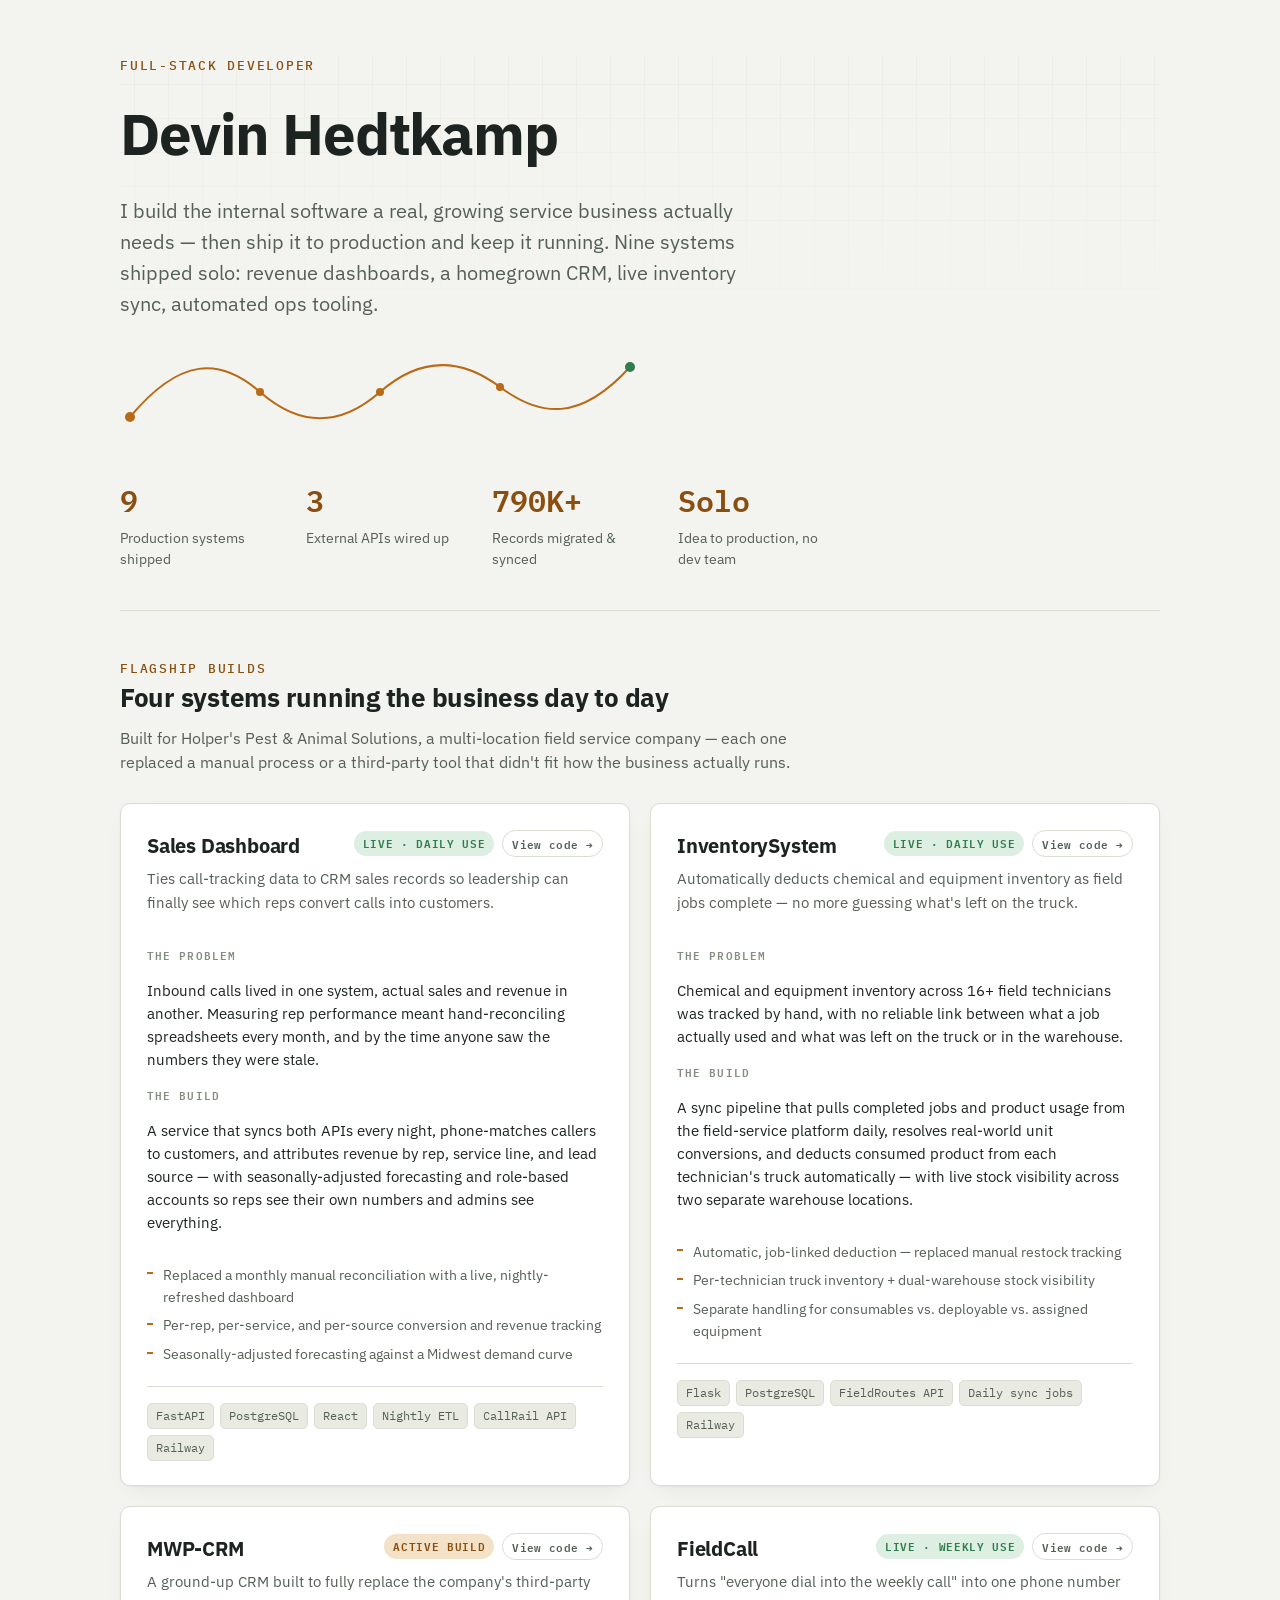
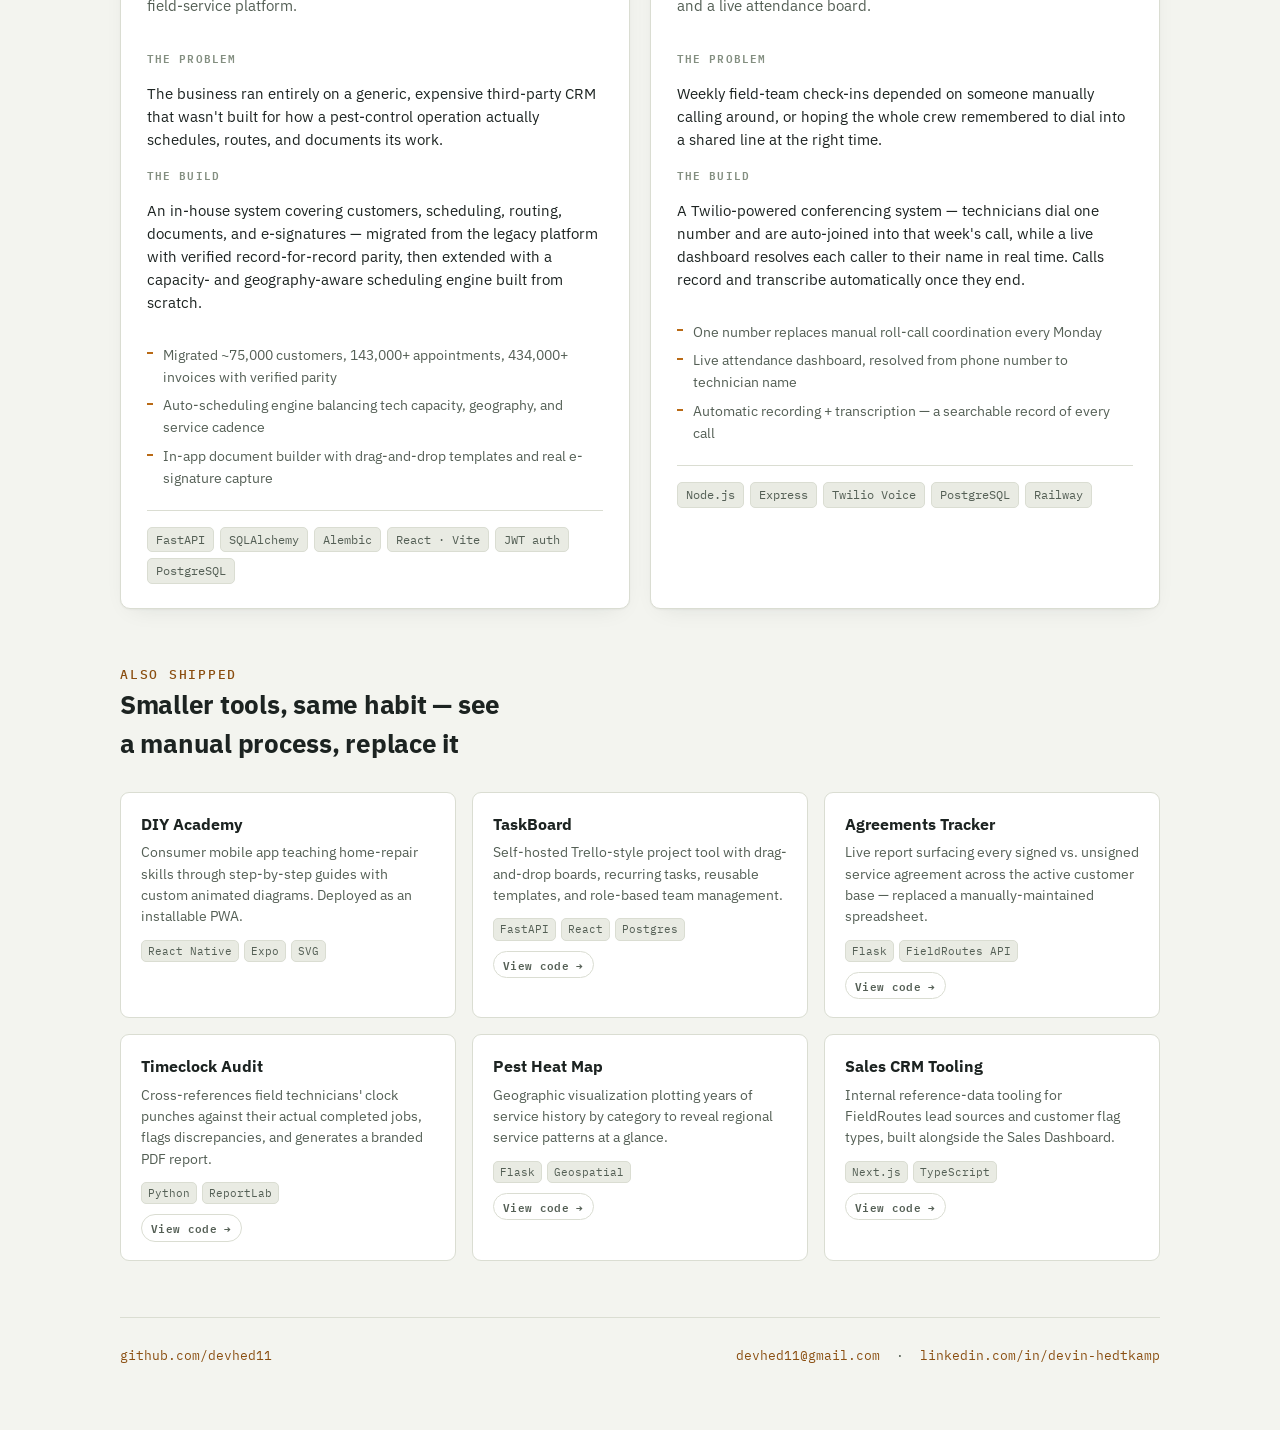
==== index.html @ 3813ec03 "Portfolio site" ====
<!DOCTYPE html>
<html lang="en">
<head>
<meta charset="UTF-8">
<meta name="viewport" content="width=device-width, initial-scale=1.0">
<title>Devin Hedtkamp — Portfolio</title>
<meta name="description" content="Full-stack build portfolio — nine production systems built solo for a real, multi-location service business.">
<link rel="preconnect" href="https://fonts.googleapis.com">
<link rel="preconnect" href="https://fonts.gstatic.com" crossorigin>
<link href="https://fonts.googleapis.com/css2?family=IBM+Plex+Sans:wght@400;500;600;700&family=IBM+Plex+Mono:wght@400;500;600&display=swap" rel="stylesheet">
<style>
  :root {
    --bg: #F3F4EF;
    --surface: #FFFFFF;
    --surface-2: #E9EBE3;
    --ink: #1C2321;
    --ink-soft: #545F55;
    --ink-faint: #838E80;
    --border: #DADDD2;
    --accent: #B96A16;
    --accent-ink: #8A4E10;
    --accent-soft: #F3E2C7;
    --good: #2F7D4F;
    --good-soft: #DDEEE2;
    --shadow: 0 1px 2px rgba(28,35,33,0.04), 0 8px 24px -12px rgba(28,35,33,0.12);
    font-size: 16px;
  }
  @media (prefers-color-scheme: dark) {
    :root:not([data-theme="light"]) {
      --bg: #14181A;
      --surface: #1B211E;
      --surface-2: #212824;
      --ink: #ECEEE7;
      --ink-soft: #AEB8AC;
      --ink-faint: #7C877D;
      --border: #313A34;
      --accent: #E0922F;
      --accent-ink: #F3C486;
      --accent-soft: #3A2C15;
      --good: #52BE83;
      --good-soft: #1E332A;
      --shadow: 0 1px 2px rgba(0,0,0,0.3), 0 8px 24px -12px rgba(0,0,0,0.5);
    }
  }
  :root[data-theme="dark"] {
    --bg: #14181A;
    --surface: #1B211E;
    --surface-2: #212824;
    --ink: #ECEEE7;
    --ink-soft: #AEB8AC;
    --ink-faint: #7C877D;
    --border: #313A34;
    --accent: #E0922F;
    --accent-ink: #F3C486;
    --accent-soft: #3A2C15;
    --good: #52BE83;
    --good-soft: #1E332A;
    --shadow: 0 1px 2px rgba(0,0,0,0.3), 0 8px 24px -12px rgba(0,0,0,0.5);
  }

  * { box-sizing: border-box; }
  body {
    background: var(--bg);
    color: var(--ink);
    font-family: 'IBM Plex Sans', -apple-system, BlinkMacSystemFont, 'Segoe UI', sans-serif;
    line-height: 1.55;
    margin: 0;
  }
  .wrap {
    max-width: 1080px;
    margin: 0 auto;
    padding: 56px 20px 64px;
  }
  h1, h2, h3 { text-wrap: balance; margin: 0; }
  .mono { font-family: 'IBM Plex Mono', ui-monospace, Menlo, Consolas, monospace; }
  .eyebrow {
    font-family: 'IBM Plex Mono', monospace;
    font-size: 12.5px;
    font-weight: 500;
    letter-spacing: 0.14em;
    text-transform: uppercase;
    color: var(--accent-ink);
  }

  /* ---------- Hero ---------- */
  .hero {
    position: relative;
    padding-bottom: 40px;
    border-bottom: 1px solid var(--border);
    margin-bottom: 48px;
    overflow: hidden;
  }
  .hero-grid {
    position: absolute;
    inset: -40px -20px auto -20px;
    height: 340px;
    background-image:
      linear-gradient(var(--border) 1px, transparent 1px),
      linear-gradient(90deg, var(--border) 1px, transparent 1px);
    background-size: 34px 34px;
    opacity: 0.35;
    -webkit-mask-image: linear-gradient(to bottom, black, transparent);
    mask-image: linear-gradient(to bottom, black, transparent);
    pointer-events: none;
  }
  .hero-inner { position: relative; }
  .hero h1 {
    font-size: clamp(2.4rem, 5.5vw, 3.6rem);
    font-weight: 700;
    letter-spacing: -0.02em;
    margin-top: 14px;
    color: var(--ink);
  }
  .tagline {
    font-size: clamp(1.05rem, 2vw, 1.25rem);
    color: var(--ink-soft);
    max-width: 640px;
    margin-top: 16px;
  }
  .route {
    display: block;
    margin-top: 28px;
    width: 100%;
    max-width: 520px;
    height: auto;
  }
  .route path {
    stroke: var(--accent);
    stroke-width: 2;
    fill: none;
    stroke-linecap: round;
    stroke-dasharray: 620;
    stroke-dashoffset: 620;
    animation: draw 1.6s ease-out forwards 0.2s;
  }
  .route circle { fill: var(--accent); }
  .route circle.end { fill: var(--good); }
  @media (prefers-reduced-motion: reduce) {
    .route path { animation: none; stroke-dashoffset: 0; }
  }
  @keyframes draw { to { stroke-dashoffset: 0; } }

  .stats {
    display: grid;
    grid-template-columns: repeat(auto-fit, minmax(140px, 1fr));
    gap: 24px;
    margin-top: 40px;
    max-width: 720px;
  }
  .stat-num {
    font-family: 'IBM Plex Mono', monospace;
    font-size: 1.9rem;
    font-weight: 600;
    color: var(--accent-ink);
    font-variant-numeric: tabular-nums;
  }
  .stat-label {
    font-size: 0.85rem;
    color: var(--ink-soft);
    margin-top: 4px;
  }

  /* ---------- Sections ---------- */
  section.block { margin-bottom: 56px; }
  .section-head { margin-bottom: 28px; max-width: 680px; }
  .section-head h2 {
    font-size: 1.6rem;
    font-weight: 700;
    letter-spacing: -0.01em;
  }
  .section-head p {
    color: var(--ink-soft);
    margin-top: 8px;
    font-size: 0.98rem;
  }

  /* ---------- Flagship cards ---------- */
  .flagship-grid {
    display: grid;
    grid-template-columns: repeat(auto-fit, minmax(420px, 1fr));
    gap: 20px;
  }
  .card {
    background: var(--surface);
    border: 1px solid var(--border);
    border-radius: 10px;
    padding: 26px 26px 24px;
    box-shadow: var(--shadow);
    display: flex;
    flex-direction: column;
  }
  .card-top {
    display: flex;
    align-items: flex-start;
    justify-content: space-between;
    gap: 12px;
    flex-wrap: wrap;
  }
  .card h3 {
    font-size: 1.28rem;
    font-weight: 700;
    letter-spacing: -0.01em;
  }
  .pill {
    font-family: 'IBM Plex Mono', monospace;
    font-size: 0.68rem;
    font-weight: 600;
    letter-spacing: 0.06em;
    text-transform: uppercase;
    padding: 4px 9px;
    border-radius: 100px;
    white-space: nowrap;
  }
  .pill.live { background: var(--good-soft); color: var(--good); }
  .pill.build { background: var(--accent-soft); color: var(--accent-ink); }
  .card-badges { display: flex; align-items: center; gap: 8px; flex-wrap: wrap; }
  .code-link {
    font-family: 'IBM Plex Mono', monospace;
    font-size: 0.7rem;
    font-weight: 600;
    letter-spacing: 0.03em;
    color: var(--ink-soft);
    border: 1px solid var(--border);
    padding: 4px 9px;
    border-radius: 100px;
    text-decoration: none;
    white-space: nowrap;
    transition: color 0.15s, border-color 0.15s;
  }
  .code-link:hover { color: var(--accent-ink); border-color: var(--accent-ink); }
  .mini-card .code-link { margin-top: 10px; display: inline-block; }
  .card .pitch {
    color: var(--ink-soft);
    font-size: 0.94rem;
    margin-top: 6px;
  }
  .card-body { margin-top: 18px; }
  .card-label {
    font-family: 'IBM Plex Mono', monospace;
    font-size: 0.68rem;
    font-weight: 600;
    letter-spacing: 0.1em;
    text-transform: uppercase;
    color: var(--ink-faint);
    margin-bottom: 5px;
  }
  .card-label.solve { margin-top: 16px; }
  .card p.body-text { font-size: 0.93rem; color: var(--ink); }
  .impact {
    list-style: none;
    margin: 16px 0 0;
    padding: 0;
    display: flex;
    flex-direction: column;
    gap: 7px;
  }
  .impact li {
    font-size: 0.88rem;
    color: var(--ink-soft);
    padding-left: 16px;
    position: relative;
  }
  .impact li::before {
    content: "";
    position: absolute;
    left: 0;
    top: 0.55em;
    width: 6px;
    height: 2px;
    background: var(--accent);
  }
  .stack {
    display: flex;
    flex-wrap: wrap;
    gap: 6px;
    margin-top: 20px;
    padding-top: 16px;
    border-top: 1px solid var(--border);
  }
  .tech {
    font-family: 'IBM Plex Mono', monospace;
    font-size: 0.72rem;
    color: var(--ink-soft);
    background: var(--surface-2);
    border: 1px solid var(--border);
    padding: 3px 8px;
    border-radius: 5px;
  }

  /* ---------- Secondary grid ---------- */
  .also-grid {
    display: grid;
    grid-template-columns: repeat(auto-fit, minmax(280px, 1fr));
    gap: 16px;
  }
  .mini-card {
    background: var(--surface);
    border: 1px solid var(--border);
    border-radius: 9px;
    padding: 18px 20px;
  }
  .mini-card h4 {
    font-size: 1.02rem;
    font-weight: 700;
    margin: 0 0 6px;
  }
  .mini-card p {
    font-size: 0.86rem;
    color: var(--ink-soft);
    margin: 0 0 12px;
  }
  .mini-stack { display: flex; flex-wrap: wrap; gap: 5px; }
  .mini-stack .tech { font-size: 0.66rem; padding: 2px 6px; }

  footer {
    border-top: 1px solid var(--border);
    padding-top: 28px;
    margin-top: 8px;
    display: flex;
    justify-content: space-between;
    align-items: baseline;
    flex-wrap: wrap;
    gap: 12px;
  }
  footer .mono { font-size: 0.82rem; color: var(--ink-soft); }
  footer .mono a { color: var(--accent-ink); text-decoration: none; }
  footer .mono a:hover { text-decoration: underline; }

  @media (max-width: 480px) {
    .wrap { padding: 40px 16px 48px; }
    .card { padding: 20px 18px; }
  }
</style>
</head>
<body>

<div class="wrap">

  <div class="hero">
    <div class="hero-grid"></div>
    <div class="hero-inner">
      <div class="eyebrow">Full-Stack Developer</div>
      <h1>Devin Hedtkamp</h1>
      <p class="tagline">I build the internal software a real, growing service business actually needs — then ship it to production and keep it running. Nine systems shipped solo: revenue dashboards, a homegrown CRM, live inventory sync, automated ops tooling.</p>

      <svg class="route" viewBox="0 0 520 90" xmlns="http://www.w3.org/2000/svg" role="img" aria-label="Abstract route line connecting five stops">
        <path d="M 10,70 C 60,10 100,10 140,45 S 220,80 260,45 S 340,10 380,40 S 460,75 510,20" />
        <circle cx="10" cy="70" r="5"></circle>
        <circle cx="140" cy="45" r="4"></circle>
        <circle cx="260" cy="45" r="4"></circle>
        <circle cx="380" cy="40" r="4"></circle>
        <circle class="end" cx="510" cy="20" r="5"></circle>
      </svg>

      <div class="stats">
        <div>
          <div class="stat-num">9</div>
          <div class="stat-label">Production systems shipped</div>
        </div>
        <div>
          <div class="stat-num">3</div>
          <div class="stat-label">External APIs wired up</div>
        </div>
        <div>
          <div class="stat-num">790K+</div>
          <div class="stat-label">Records migrated &amp; synced</div>
        </div>
        <div>
          <div class="stat-num">Solo</div>
          <div class="stat-label">Idea to production, no dev team</div>
        </div>
      </div>
    </div>
  </div>

  <section class="block">
    <div class="section-head">
      <div class="eyebrow">Flagship builds</div>
      <h2>Four systems running the business day to day</h2>
      <p>Built for Holper's Pest &amp; Animal Solutions, a multi-location field service company — each one replaced a manual process or a third-party tool that didn't fit how the business actually runs.</p>
    </div>

    <div class="flagship-grid">

      <article class="card">
        <div class="card-top">
          <h3>Sales Dashboard</h3>
          <div class="card-badges">
            <span class="pill live">Live · Daily use</span>
            <a class="code-link" href="https://github.com/devhed11/Sales-Dashboard" target="_blank" rel="noopener">View code →</a>
          </div>
        </div>
        <p class="pitch">Ties call-tracking data to CRM sales records so leadership can finally see which reps convert calls into customers.</p>
        <div class="card-body">
          <div class="card-label">The problem</div>
          <p class="body-text">Inbound calls lived in one system, actual sales and revenue in another. Measuring rep performance meant hand-reconciling spreadsheets every month, and by the time anyone saw the numbers they were stale.</p>
          <div class="card-label solve">The build</div>
          <p class="body-text">A service that syncs both APIs every night, phone-matches callers to customers, and attributes revenue by rep, service line, and lead source — with seasonally-adjusted forecasting and role-based accounts so reps see their own numbers and admins see everything.</p>
        </div>
        <ul class="impact">
          <li>Replaced a monthly manual reconciliation with a live, nightly-refreshed dashboard</li>
          <li>Per-rep, per-service, and per-source conversion and revenue tracking</li>
          <li>Seasonally-adjusted forecasting against a Midwest demand curve</li>
        </ul>
        <div class="stack">
          <span class="tech">FastAPI</span><span class="tech">PostgreSQL</span><span class="tech">React</span>
          <span class="tech">Nightly ETL</span><span class="tech">CallRail API</span><span class="tech">Railway</span>
        </div>
      </article>

      <article class="card">
        <div class="card-top">
          <h3>InventorySystem</h3>
          <div class="card-badges">
            <span class="pill live">Live · Daily use</span>
            <a class="code-link" href="https://github.com/devhed11/InventorySystem" target="_blank" rel="noopener">View code →</a>
          </div>
        </div>
        <p class="pitch">Automatically deducts chemical and equipment inventory as field jobs complete — no more guessing what's left on the truck.</p>
        <div class="card-body">
          <div class="card-label">The problem</div>
          <p class="body-text">Chemical and equipment inventory across 16+ field technicians was tracked by hand, with no reliable link between what a job actually used and what was left on the truck or in the warehouse.</p>
          <div class="card-label solve">The build</div>
          <p class="body-text">A sync pipeline that pulls completed jobs and product usage from the field-service platform daily, resolves real-world unit conversions, and deducts consumed product from each technician's truck automatically — with live stock visibility across two separate warehouse locations.</p>
        </div>
        <ul class="impact">
          <li>Automatic, job-linked deduction — replaced manual restock tracking</li>
          <li>Per-technician truck inventory + dual-warehouse stock visibility</li>
          <li>Separate handling for consumables vs. deployable vs. assigned equipment</li>
        </ul>
        <div class="stack">
          <span class="tech">Flask</span><span class="tech">PostgreSQL</span><span class="tech">FieldRoutes API</span>
          <span class="tech">Daily sync jobs</span><span class="tech">Railway</span>
        </div>
      </article>

      <article class="card">
        <div class="card-top">
          <h3>MWP-CRM</h3>
          <div class="card-badges">
            <span class="pill build">Active build</span>
            <a class="code-link" href="https://github.com/devhed11/MWP-CRM" target="_blank" rel="noopener">View code →</a>
          </div>
        </div>
        <p class="pitch">A ground-up CRM built to fully replace the company's third-party field-service platform.</p>
        <div class="card-body">
          <div class="card-label">The problem</div>
          <p class="body-text">The business ran entirely on a generic, expensive third-party CRM that wasn't built for how a pest-control operation actually schedules, routes, and documents its work.</p>
          <div class="card-label solve">The build</div>
          <p class="body-text">An in-house system covering customers, scheduling, routing, documents, and e-signatures — migrated from the legacy platform with verified record-for-record parity, then extended with a capacity- and geography-aware scheduling engine built from scratch.</p>
        </div>
        <ul class="impact">
          <li>Migrated ~75,000 customers, 143,000+ appointments, 434,000+ invoices with verified parity</li>
          <li>Auto-scheduling engine balancing tech capacity, geography, and service cadence</li>
          <li>In-app document builder with drag-and-drop templates and real e-signature capture</li>
        </ul>
        <div class="stack">
          <span class="tech">FastAPI</span><span class="tech">SQLAlchemy</span><span class="tech">Alembic</span>
          <span class="tech">React · Vite</span><span class="tech">JWT auth</span><span class="tech">PostgreSQL</span>
        </div>
      </article>

      <article class="card">
        <div class="card-top">
          <h3>FieldCall</h3>
          <div class="card-badges">
            <span class="pill live">Live · Weekly use</span>
            <a class="code-link" href="https://github.com/devhed11/fieldcall" target="_blank" rel="noopener">View code →</a>
          </div>
        </div>
        <p class="pitch">Turns "everyone dial into the weekly call" into one phone number and a live attendance board.</p>
        <div class="card-body">
          <div class="card-label">The problem</div>
          <p class="body-text">Weekly field-team check-ins depended on someone manually calling around, or hoping the whole crew remembered to dial into a shared line at the right time.</p>
          <div class="card-label solve">The build</div>
          <p class="body-text">A Twilio-powered conferencing system — technicians dial one number and are auto-joined into that week's call, while a live dashboard resolves each caller to their name in real time. Calls record and transcribe automatically once they end.</p>
        </div>
        <ul class="impact">
          <li>One number replaces manual roll-call coordination every Monday</li>
          <li>Live attendance dashboard, resolved from phone number to technician name</li>
          <li>Automatic recording + transcription — a searchable record of every call</li>
        </ul>
        <div class="stack">
          <span class="tech">Node.js</span><span class="tech">Express</span><span class="tech">Twilio Voice</span>
          <span class="tech">PostgreSQL</span><span class="tech">Railway</span>
        </div>
      </article>

    </div>
  </section>

  <section class="block">
    <div class="section-head">
      <div class="eyebrow">Also shipped</div>
      <h2>Smaller tools, same habit — see a manual process, replace it</h2>
    </div>
    <div class="also-grid">

      <div class="mini-card">
        <h4>DIY Academy</h4>
        <p>Consumer mobile app teaching home-repair skills through step-by-step guides with custom animated diagrams. Deployed as an installable PWA.</p>
        <div class="mini-stack"><span class="tech">React Native</span><span class="tech">Expo</span><span class="tech">SVG</span></div>
      </div>

      <div class="mini-card">
        <h4>TaskBoard</h4>
        <p>Self-hosted Trello-style project tool with drag-and-drop boards, recurring tasks, reusable templates, and role-based team management.</p>
        <div class="mini-stack"><span class="tech">FastAPI</span><span class="tech">React</span><span class="tech">Postgres</span></div>
        <a class="code-link" href="https://github.com/devhed11/Holpers-Task-Board" target="_blank" rel="noopener">View code →</a>
      </div>

      <div class="mini-card">
        <h4>Agreements Tracker</h4>
        <p>Live report surfacing every signed vs. unsigned service agreement across the active customer base — replaced a manually-maintained spreadsheet.</p>
        <div class="mini-stack"><span class="tech">Flask</span><span class="tech">FieldRoutes API</span></div>
        <a class="code-link" href="https://github.com/devhed11/holpers-agreements-web" target="_blank" rel="noopener">View code →</a>
      </div>

      <div class="mini-card">
        <h4>Timeclock Audit</h4>
        <p>Cross-references field technicians' clock punches against their actual completed jobs, flags discrepancies, and generates a branded PDF report.</p>
        <div class="mini-stack"><span class="tech">Python</span><span class="tech">ReportLab</span></div>
        <a class="code-link" href="https://github.com/devhed11/holpers-timeclock-web" target="_blank" rel="noopener">View code →</a>
      </div>

      <div class="mini-card">
        <h4>Pest Heat Map</h4>
        <p>Geographic visualization plotting years of service history by category to reveal regional service patterns at a glance.</p>
        <div class="mini-stack"><span class="tech">Flask</span><span class="tech">Geospatial</span></div>
        <a class="code-link" href="https://github.com/devhed11/Pest-Heat-Map" target="_blank" rel="noopener">View code →</a>
      </div>

      <div class="mini-card">
        <h4>Sales CRM Tooling</h4>
        <p>Internal reference-data tooling for FieldRoutes lead sources and customer flag types, built alongside the Sales Dashboard.</p>
        <div class="mini-stack"><span class="tech">Next.js</span><span class="tech">TypeScript</span></div>
        <a class="code-link" href="https://github.com/devhed11/sales-crm" target="_blank" rel="noopener">View code →</a>
      </div>

    </div>
  </section>

  <footer>
    <div class="mono"><a href="https://github.com/devhed11" target="_blank" rel="noopener">github.com/devhed11</a></div>
    <div class="mono">
      <a href="mailto:devhed11@gmail.com">devhed11@gmail.com</a>
      &nbsp;·&nbsp;
      <a href="https://www.linkedin.com/in/devin-hedtkamp-6b93a8308/" target="_blank" rel="noopener">linkedin.com/in/devin-hedtkamp</a>
    </div>
  </footer>

</div>
</body>
</html>
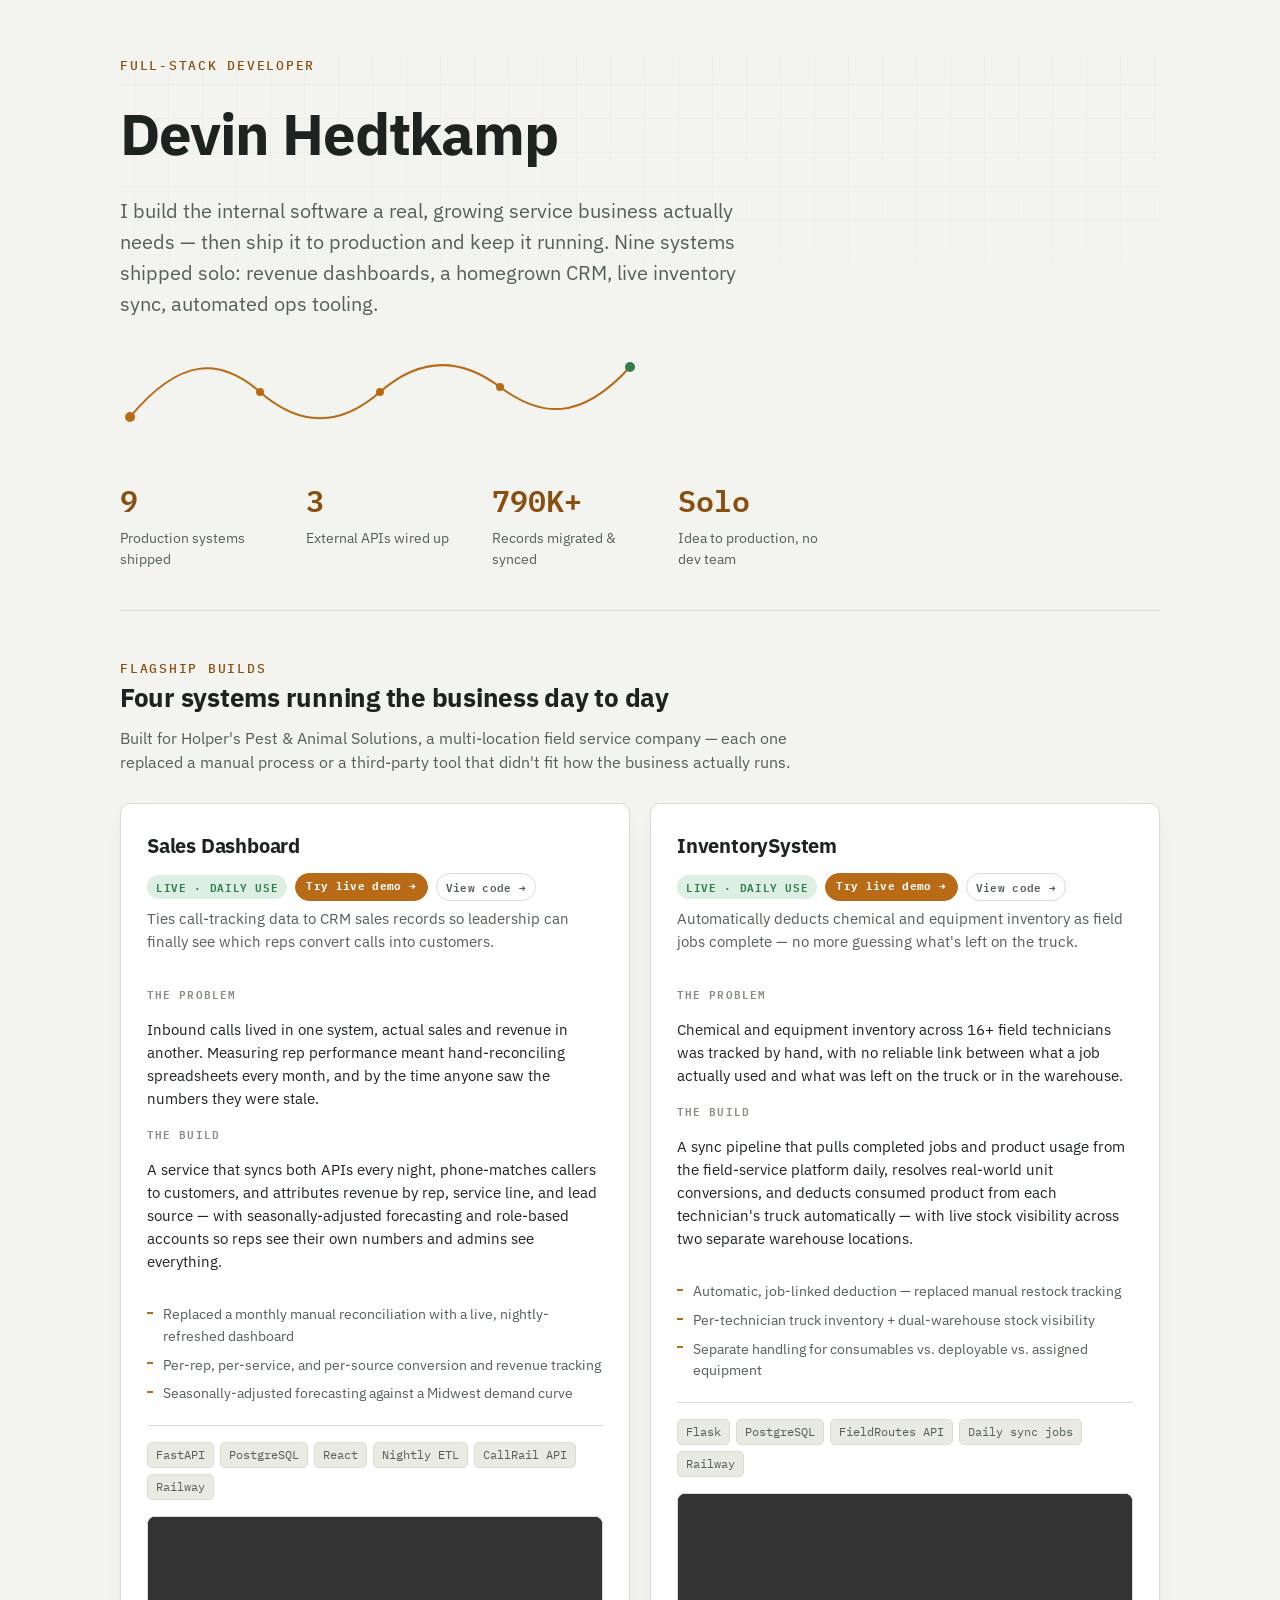
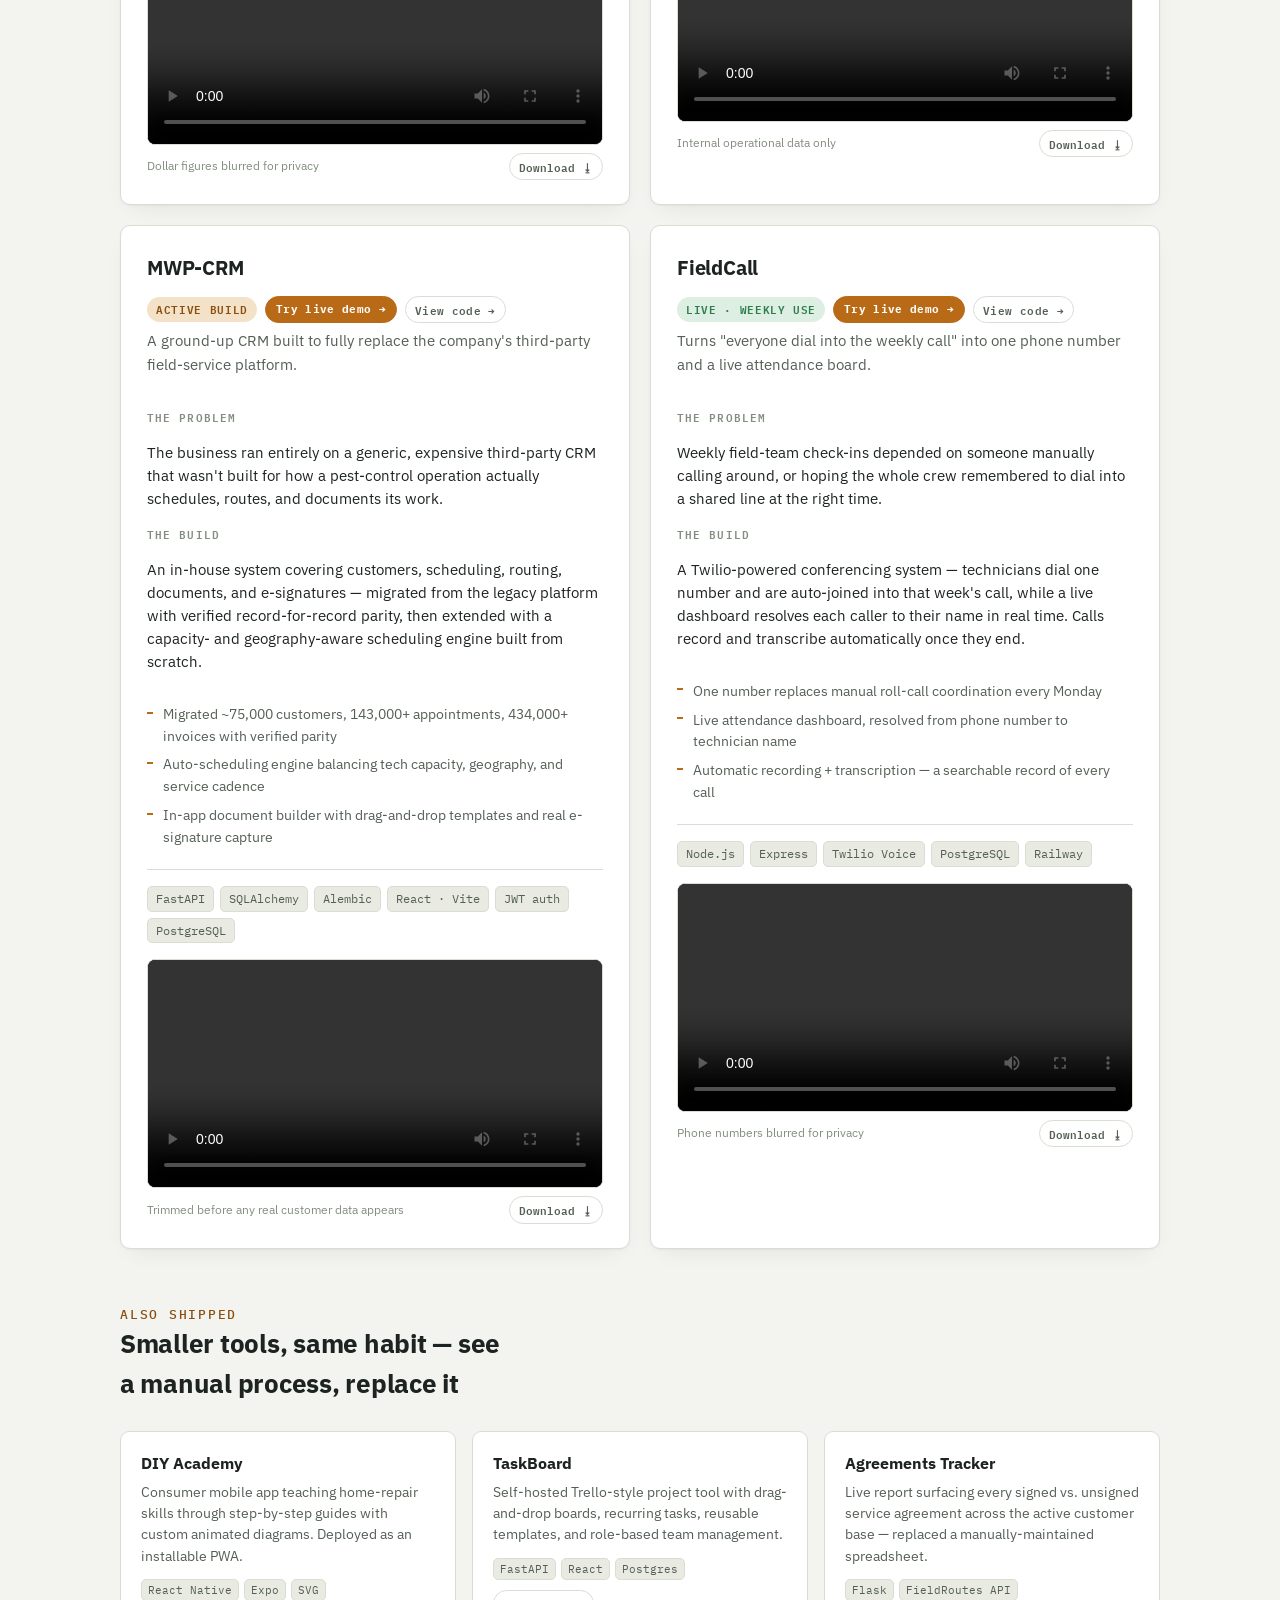
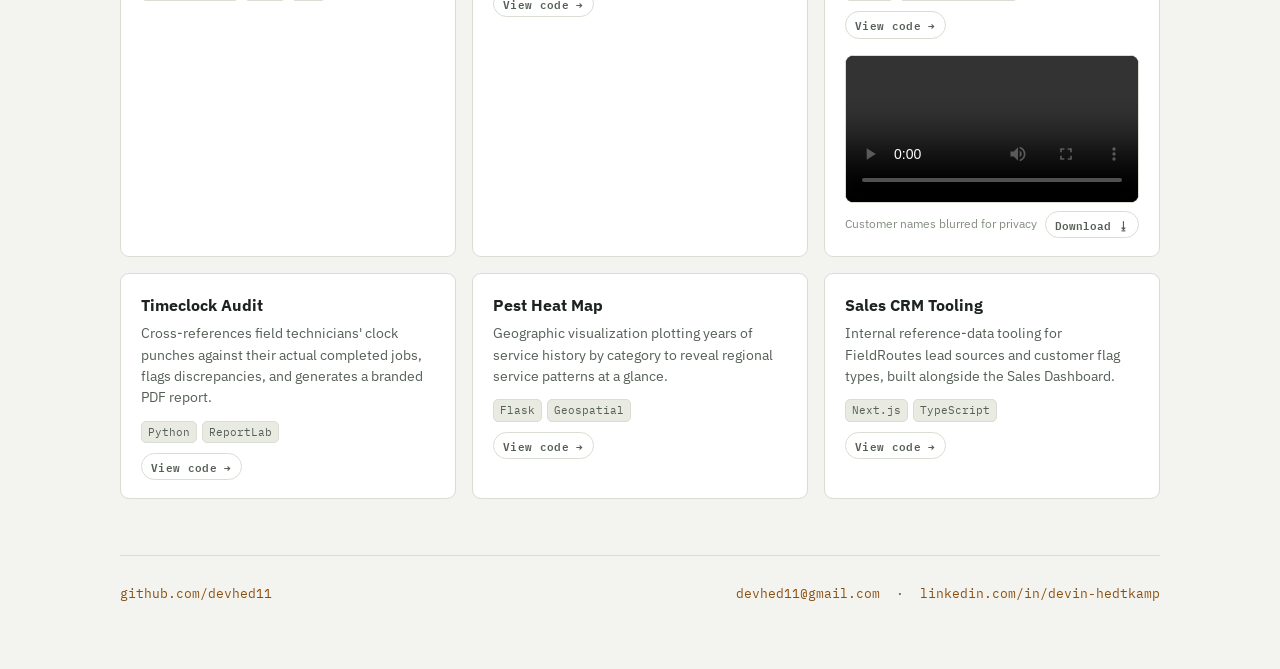
==== commit 73f991b8: "Add interactive fake-data demos, project walkthrough videos, live demo links" ====
--- a/index.html
+++ b/index.html
@@ -228,7 +228,54 @@
     transition: color 0.15s, border-color 0.15s;
   }
   .code-link:hover { color: var(--accent-ink); border-color: var(--accent-ink); }
+  .demo-link {
+    font-family: 'IBM Plex Mono', monospace;
+    font-size: 0.7rem;
+    font-weight: 700;
+    letter-spacing: 0.03em;
+    color: #fff;
+    background: var(--accent);
+    border: 1px solid var(--accent);
+    padding: 4px 10px;
+    border-radius: 100px;
+    text-decoration: none;
+    white-space: nowrap;
+  }
+  .demo-link:hover { filter: brightness(1.1); }
   .mini-card .code-link { margin-top: 10px; display: inline-block; }
+
+  .demo-video {
+    width: 100%;
+    display: block;
+    border-radius: 8px;
+    border: 1px solid var(--border);
+    background: #000;
+    margin-top: 16px;
+  }
+  .video-actions {
+    display: flex;
+    justify-content: space-between;
+    align-items: center;
+    margin-top: 8px;
+    gap: 8px;
+  }
+  .video-note {
+    font-size: 0.76rem;
+    color: var(--ink-faint);
+  }
+  .download-link {
+    font-family: 'IBM Plex Mono', monospace;
+    font-size: 0.7rem;
+    font-weight: 600;
+    color: var(--ink-soft);
+    border: 1px solid var(--border);
+    padding: 4px 9px;
+    border-radius: 100px;
+    text-decoration: none;
+    white-space: nowrap;
+    flex-shrink: 0;
+  }
+  .download-link:hover { color: var(--accent-ink); border-color: var(--accent-ink); }
   .card .pitch {
     color: var(--ink-soft);
     font-size: 0.94rem;
@@ -387,6 +434,7 @@
           <h3>Sales Dashboard</h3>
           <div class="card-badges">
             <span class="pill live">Live · Daily use</span>
+            <a class="demo-link" href="demo/sales-dashboard.html" target="_blank" rel="noopener">Try live demo →</a>
             <a class="code-link" href="https://github.com/devhed11/Sales-Dashboard" target="_blank" rel="noopener">View code →</a>
           </div>
         </div>
@@ -406,6 +454,11 @@
           <span class="tech">FastAPI</span><span class="tech">PostgreSQL</span><span class="tech">React</span>
           <span class="tech">Nightly ETL</span><span class="tech">CallRail API</span><span class="tech">Railway</span>
         </div>
+        <video class="demo-video" src="videos/sales-dashboard-demo.mp4" controls preload="metadata"></video>
+        <div class="video-actions">
+          <span class="video-note">Dollar figures blurred for privacy</span>
+          <a class="download-link" href="videos/sales-dashboard-demo.mp4" download>Download ⭳</a>
+        </div>
       </article>
 
       <article class="card">
@@ -413,6 +466,7 @@
           <h3>InventorySystem</h3>
           <div class="card-badges">
             <span class="pill live">Live · Daily use</span>
+            <a class="demo-link" href="demo/inventory.html" target="_blank" rel="noopener">Try live demo →</a>
             <a class="code-link" href="https://github.com/devhed11/InventorySystem" target="_blank" rel="noopener">View code →</a>
           </div>
         </div>
@@ -432,6 +486,11 @@
           <span class="tech">Flask</span><span class="tech">PostgreSQL</span><span class="tech">FieldRoutes API</span>
           <span class="tech">Daily sync jobs</span><span class="tech">Railway</span>
         </div>
+        <video class="demo-video" src="videos/inventory-demo.mp4" controls preload="metadata"></video>
+        <div class="video-actions">
+          <span class="video-note">Internal operational data only</span>
+          <a class="download-link" href="videos/inventory-demo.mp4" download>Download ⭳</a>
+        </div>
       </article>
 
       <article class="card">
@@ -439,6 +498,7 @@
           <h3>MWP-CRM</h3>
           <div class="card-badges">
             <span class="pill build">Active build</span>
+            <a class="demo-link" href="demo/mwp-crm.html" target="_blank" rel="noopener">Try live demo →</a>
             <a class="code-link" href="https://github.com/devhed11/MWP-CRM" target="_blank" rel="noopener">View code →</a>
           </div>
         </div>
@@ -458,6 +518,11 @@
           <span class="tech">FastAPI</span><span class="tech">SQLAlchemy</span><span class="tech">Alembic</span>
           <span class="tech">React · Vite</span><span class="tech">JWT auth</span><span class="tech">PostgreSQL</span>
         </div>
+        <video class="demo-video" src="videos/mwp-crm-demo.mp4" controls preload="metadata"></video>
+        <div class="video-actions">
+          <span class="video-note">Trimmed before any real customer data appears</span>
+          <a class="download-link" href="videos/mwp-crm-demo.mp4" download>Download ⭳</a>
+        </div>
       </article>
 
       <article class="card">
@@ -465,6 +530,7 @@
           <h3>FieldCall</h3>
           <div class="card-badges">
             <span class="pill live">Live · Weekly use</span>
+            <a class="demo-link" href="demo/fieldcall.html" target="_blank" rel="noopener">Try live demo →</a>
             <a class="code-link" href="https://github.com/devhed11/fieldcall" target="_blank" rel="noopener">View code →</a>
           </div>
         </div>
@@ -484,6 +550,11 @@
           <span class="tech">Node.js</span><span class="tech">Express</span><span class="tech">Twilio Voice</span>
           <span class="tech">PostgreSQL</span><span class="tech">Railway</span>
         </div>
+        <video class="demo-video" src="videos/fieldcall-demo.mp4" controls preload="metadata"></video>
+        <div class="video-actions">
+          <span class="video-note">Phone numbers blurred for privacy</span>
+          <a class="download-link" href="videos/fieldcall-demo.mp4" download>Download ⭳</a>
+        </div>
       </article>
 
     </div>
@@ -514,6 +585,11 @@
         <p>Live report surfacing every signed vs. unsigned service agreement across the active customer base — replaced a manually-maintained spreadsheet.</p>
         <div class="mini-stack"><span class="tech">Flask</span><span class="tech">FieldRoutes API</span></div>
         <a class="code-link" href="https://github.com/devhed11/holpers-agreements-web" target="_blank" rel="noopener">View code →</a>
+        <video class="demo-video" src="videos/agreements-demo.mp4" controls preload="metadata"></video>
+        <div class="video-actions">
+          <span class="video-note">Customer names blurred for privacy</span>
+          <a class="download-link" href="videos/agreements-demo.mp4" download>Download ⭳</a>
+        </div>
       </div>
 
       <div class="mini-card">
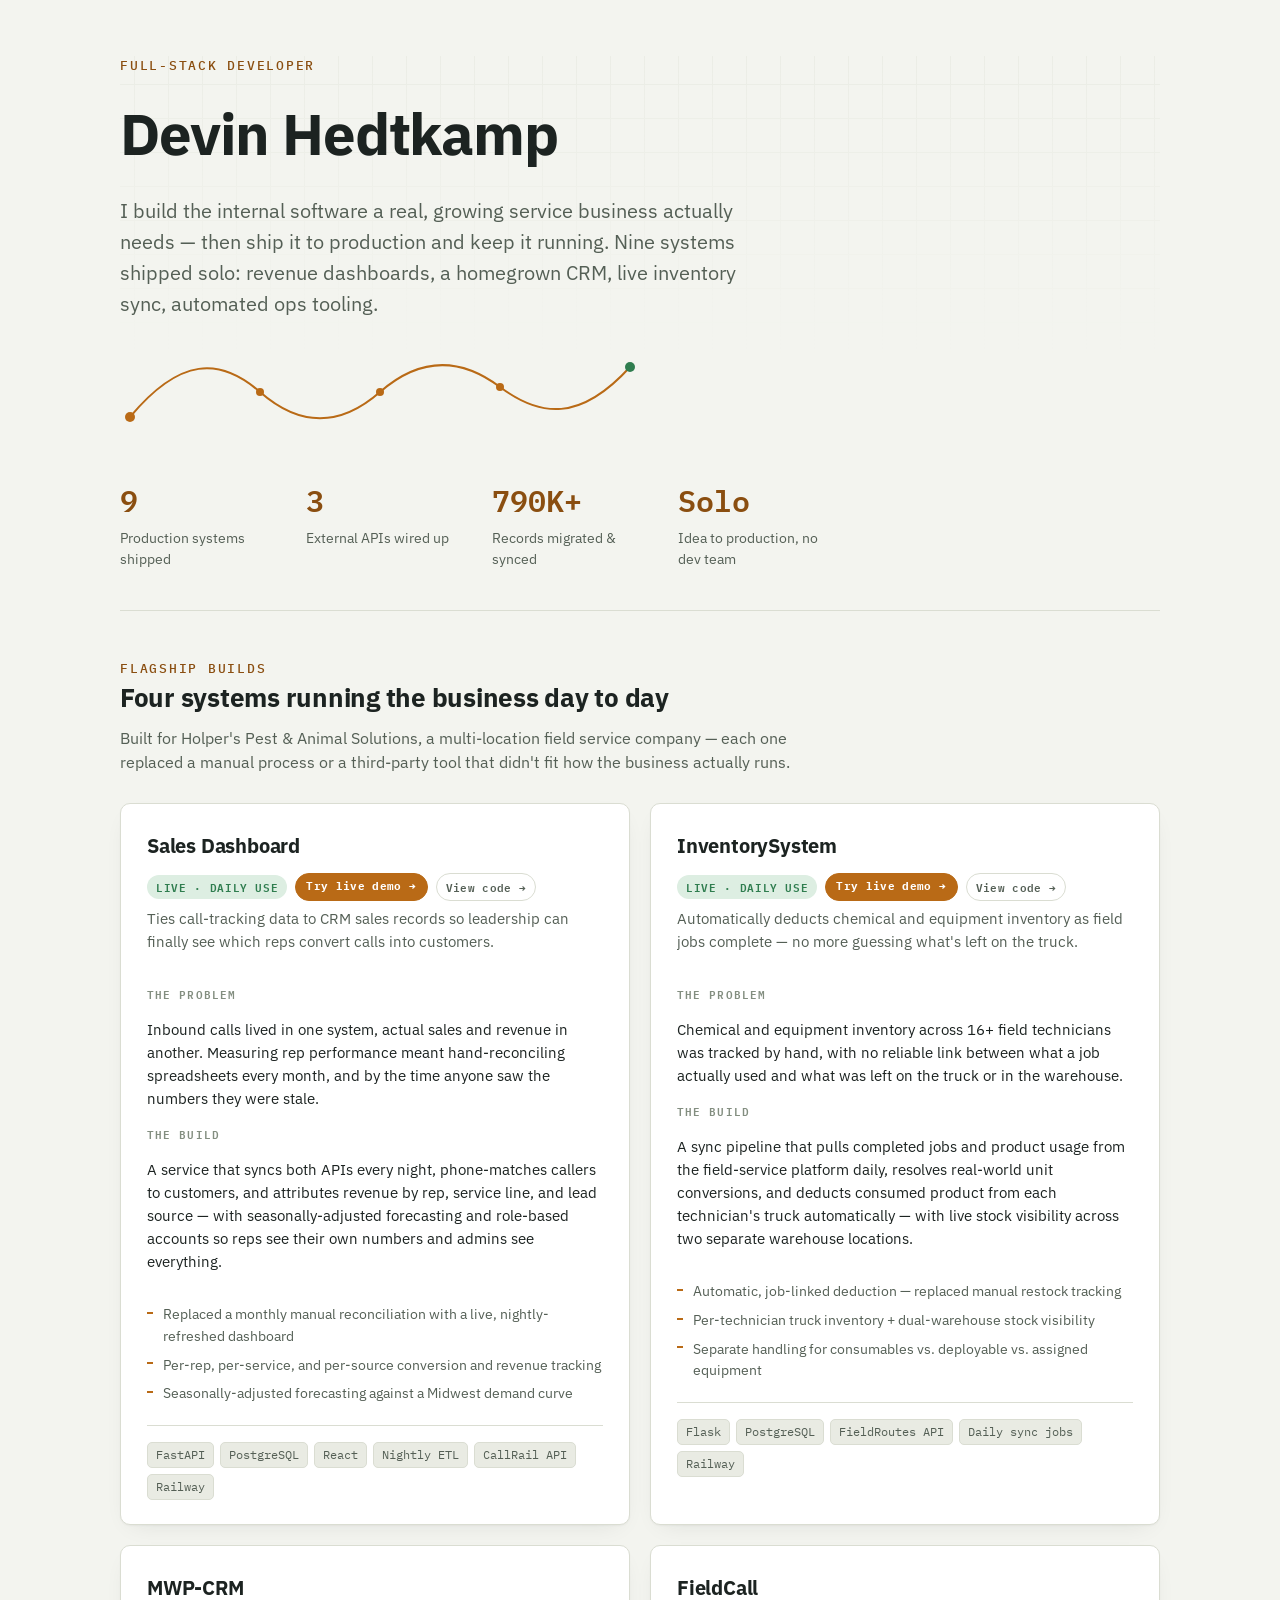
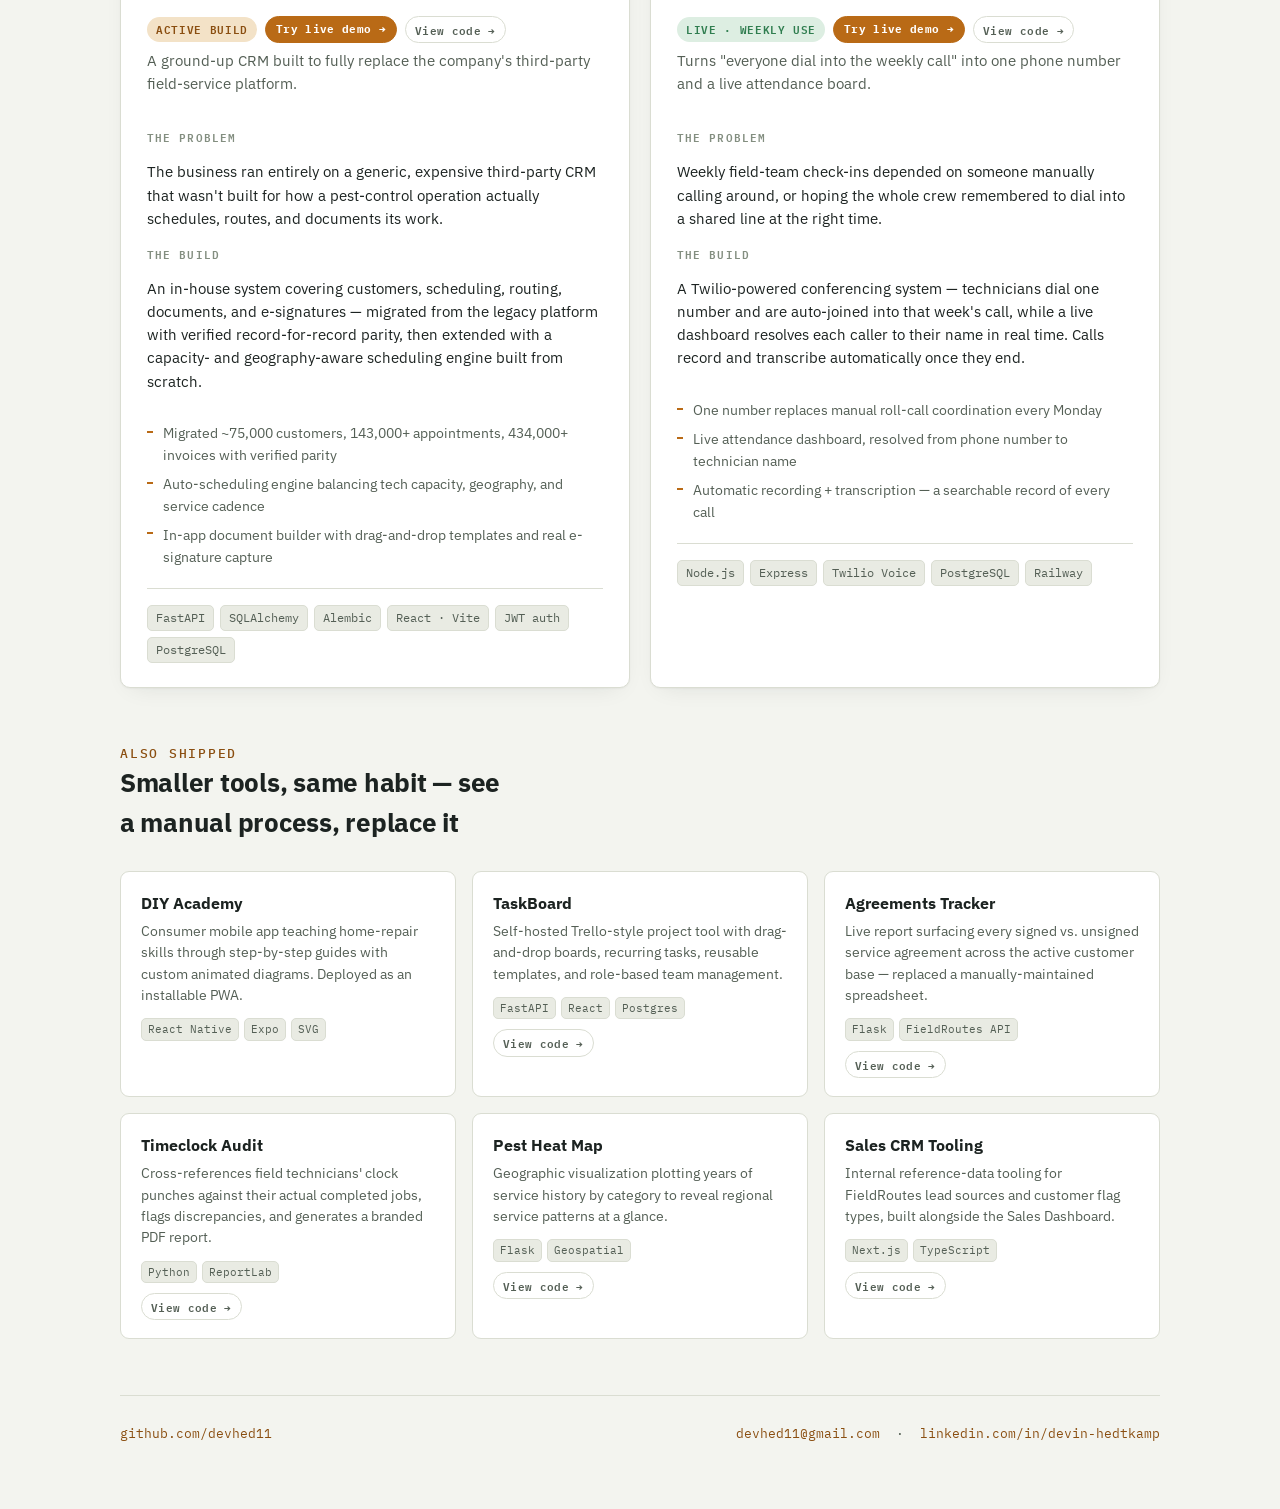
==== commit 084ceac9: "Rebuild Sales Dashboard and InventorySystem demos as true 1:1 replicas; drop videos in favor of live" ====
--- a/index.html
+++ b/index.html
@@ -243,39 +243,6 @@
   }
   .demo-link:hover { filter: brightness(1.1); }
   .mini-card .code-link { margin-top: 10px; display: inline-block; }
-
-  .demo-video {
-    width: 100%;
-    display: block;
-    border-radius: 8px;
-    border: 1px solid var(--border);
-    background: #000;
-    margin-top: 16px;
-  }
-  .video-actions {
-    display: flex;
-    justify-content: space-between;
-    align-items: center;
-    margin-top: 8px;
-    gap: 8px;
-  }
-  .video-note {
-    font-size: 0.76rem;
-    color: var(--ink-faint);
-  }
-  .download-link {
-    font-family: 'IBM Plex Mono', monospace;
-    font-size: 0.7rem;
-    font-weight: 600;
-    color: var(--ink-soft);
-    border: 1px solid var(--border);
-    padding: 4px 9px;
-    border-radius: 100px;
-    text-decoration: none;
-    white-space: nowrap;
-    flex-shrink: 0;
-  }
-  .download-link:hover { color: var(--accent-ink); border-color: var(--accent-ink); }
   .card .pitch {
     color: var(--ink-soft);
     font-size: 0.94rem;
@@ -454,11 +421,6 @@
           <span class="tech">FastAPI</span><span class="tech">PostgreSQL</span><span class="tech">React</span>
           <span class="tech">Nightly ETL</span><span class="tech">CallRail API</span><span class="tech">Railway</span>
         </div>
-        <video class="demo-video" src="videos/sales-dashboard-demo.mp4" controls preload="metadata"></video>
-        <div class="video-actions">
-          <span class="video-note">Dollar figures blurred for privacy</span>
-          <a class="download-link" href="videos/sales-dashboard-demo.mp4" download>Download ⭳</a>
-        </div>
       </article>
 
       <article class="card">
@@ -486,11 +448,6 @@
           <span class="tech">Flask</span><span class="tech">PostgreSQL</span><span class="tech">FieldRoutes API</span>
           <span class="tech">Daily sync jobs</span><span class="tech">Railway</span>
         </div>
-        <video class="demo-video" src="videos/inventory-demo.mp4" controls preload="metadata"></video>
-        <div class="video-actions">
-          <span class="video-note">Internal operational data only</span>
-          <a class="download-link" href="videos/inventory-demo.mp4" download>Download ⭳</a>
-        </div>
       </article>
 
       <article class="card">
@@ -518,11 +475,6 @@
           <span class="tech">FastAPI</span><span class="tech">SQLAlchemy</span><span class="tech">Alembic</span>
           <span class="tech">React · Vite</span><span class="tech">JWT auth</span><span class="tech">PostgreSQL</span>
         </div>
-        <video class="demo-video" src="videos/mwp-crm-demo.mp4" controls preload="metadata"></video>
-        <div class="video-actions">
-          <span class="video-note">Trimmed before any real customer data appears</span>
-          <a class="download-link" href="videos/mwp-crm-demo.mp4" download>Download ⭳</a>
-        </div>
       </article>
 
       <article class="card">
@@ -550,11 +502,6 @@
           <span class="tech">Node.js</span><span class="tech">Express</span><span class="tech">Twilio Voice</span>
           <span class="tech">PostgreSQL</span><span class="tech">Railway</span>
         </div>
-        <video class="demo-video" src="videos/fieldcall-demo.mp4" controls preload="metadata"></video>
-        <div class="video-actions">
-          <span class="video-note">Phone numbers blurred for privacy</span>
-          <a class="download-link" href="videos/fieldcall-demo.mp4" download>Download ⭳</a>
-        </div>
       </article>
 
     </div>
@@ -585,11 +532,6 @@
         <p>Live report surfacing every signed vs. unsigned service agreement across the active customer base — replaced a manually-maintained spreadsheet.</p>
         <div class="mini-stack"><span class="tech">Flask</span><span class="tech">FieldRoutes API</span></div>
         <a class="code-link" href="https://github.com/devhed11/holpers-agreements-web" target="_blank" rel="noopener">View code →</a>
-        <video class="demo-video" src="videos/agreements-demo.mp4" controls preload="metadata"></video>
-        <div class="video-actions">
-          <span class="video-note">Customer names blurred for privacy</span>
-          <a class="download-link" href="videos/agreements-demo.mp4" download>Download ⭳</a>
-        </div>
       </div>
 
       <div class="mini-card">
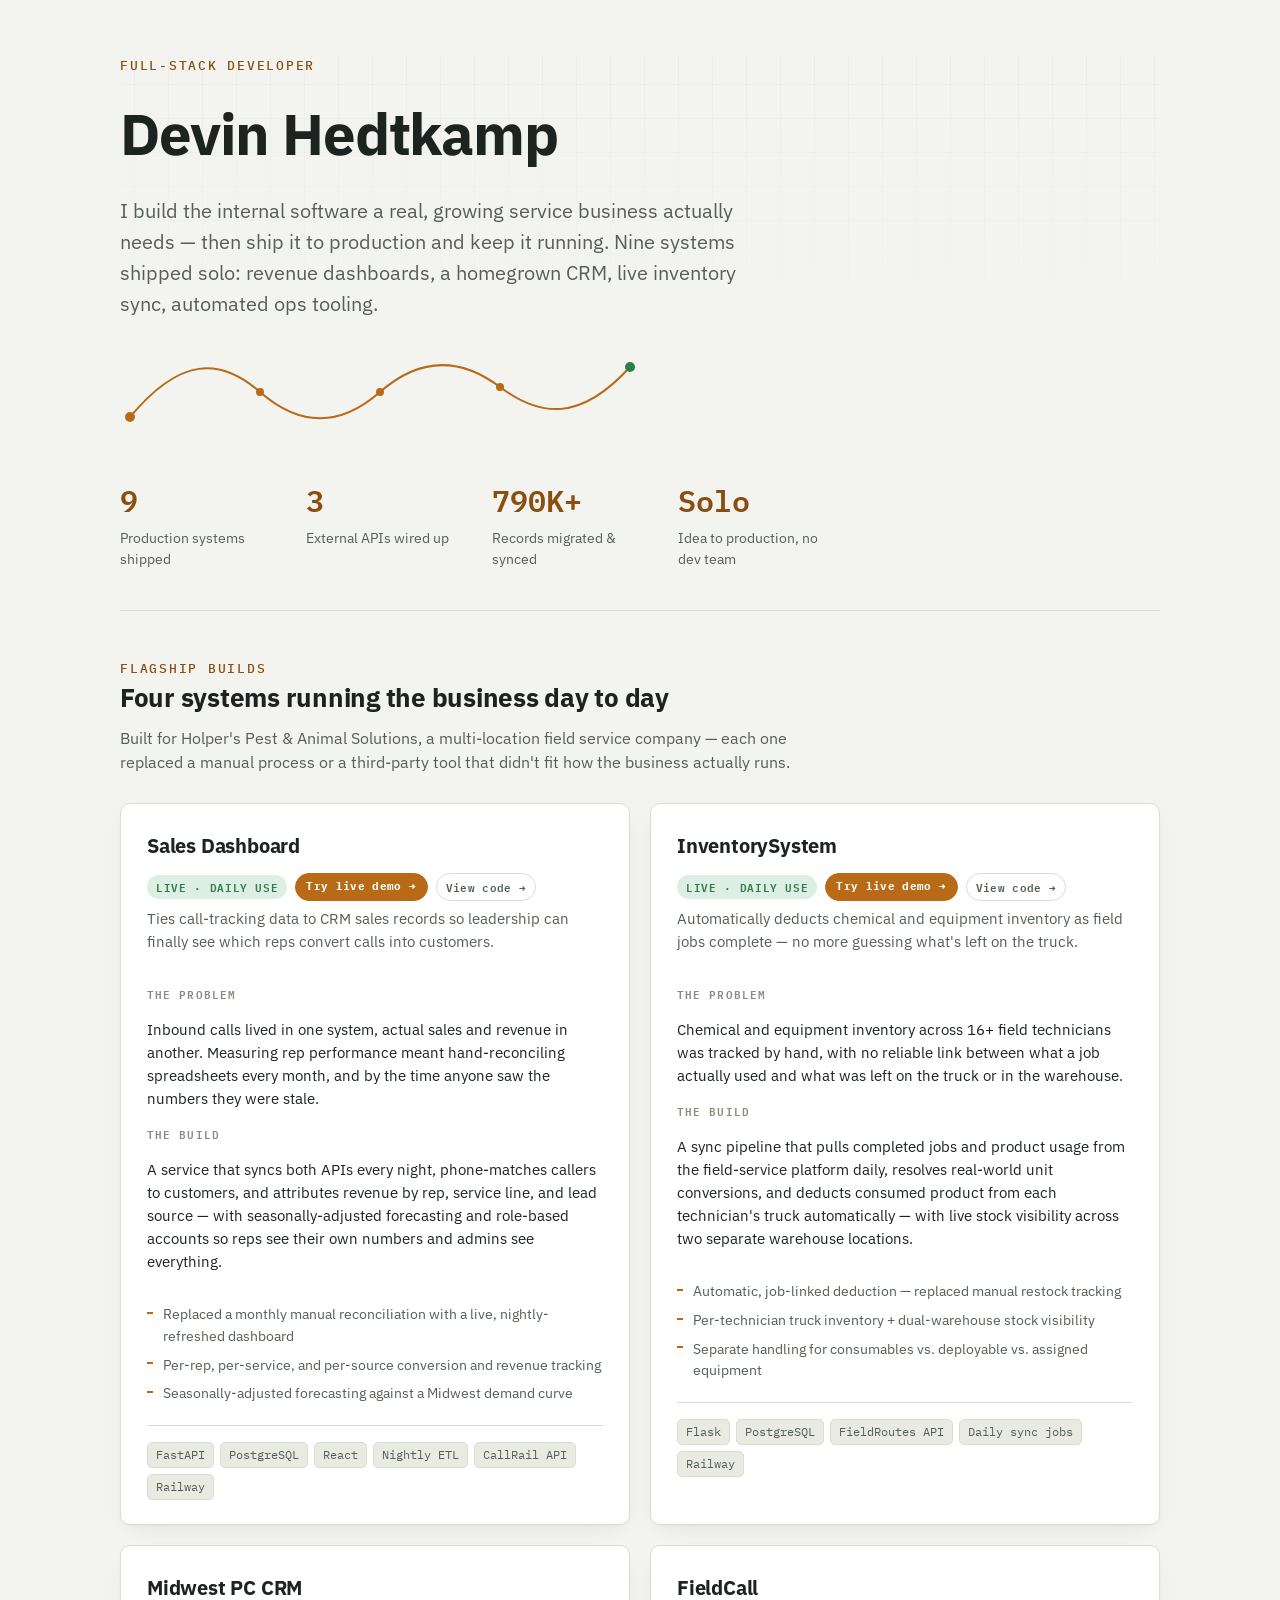
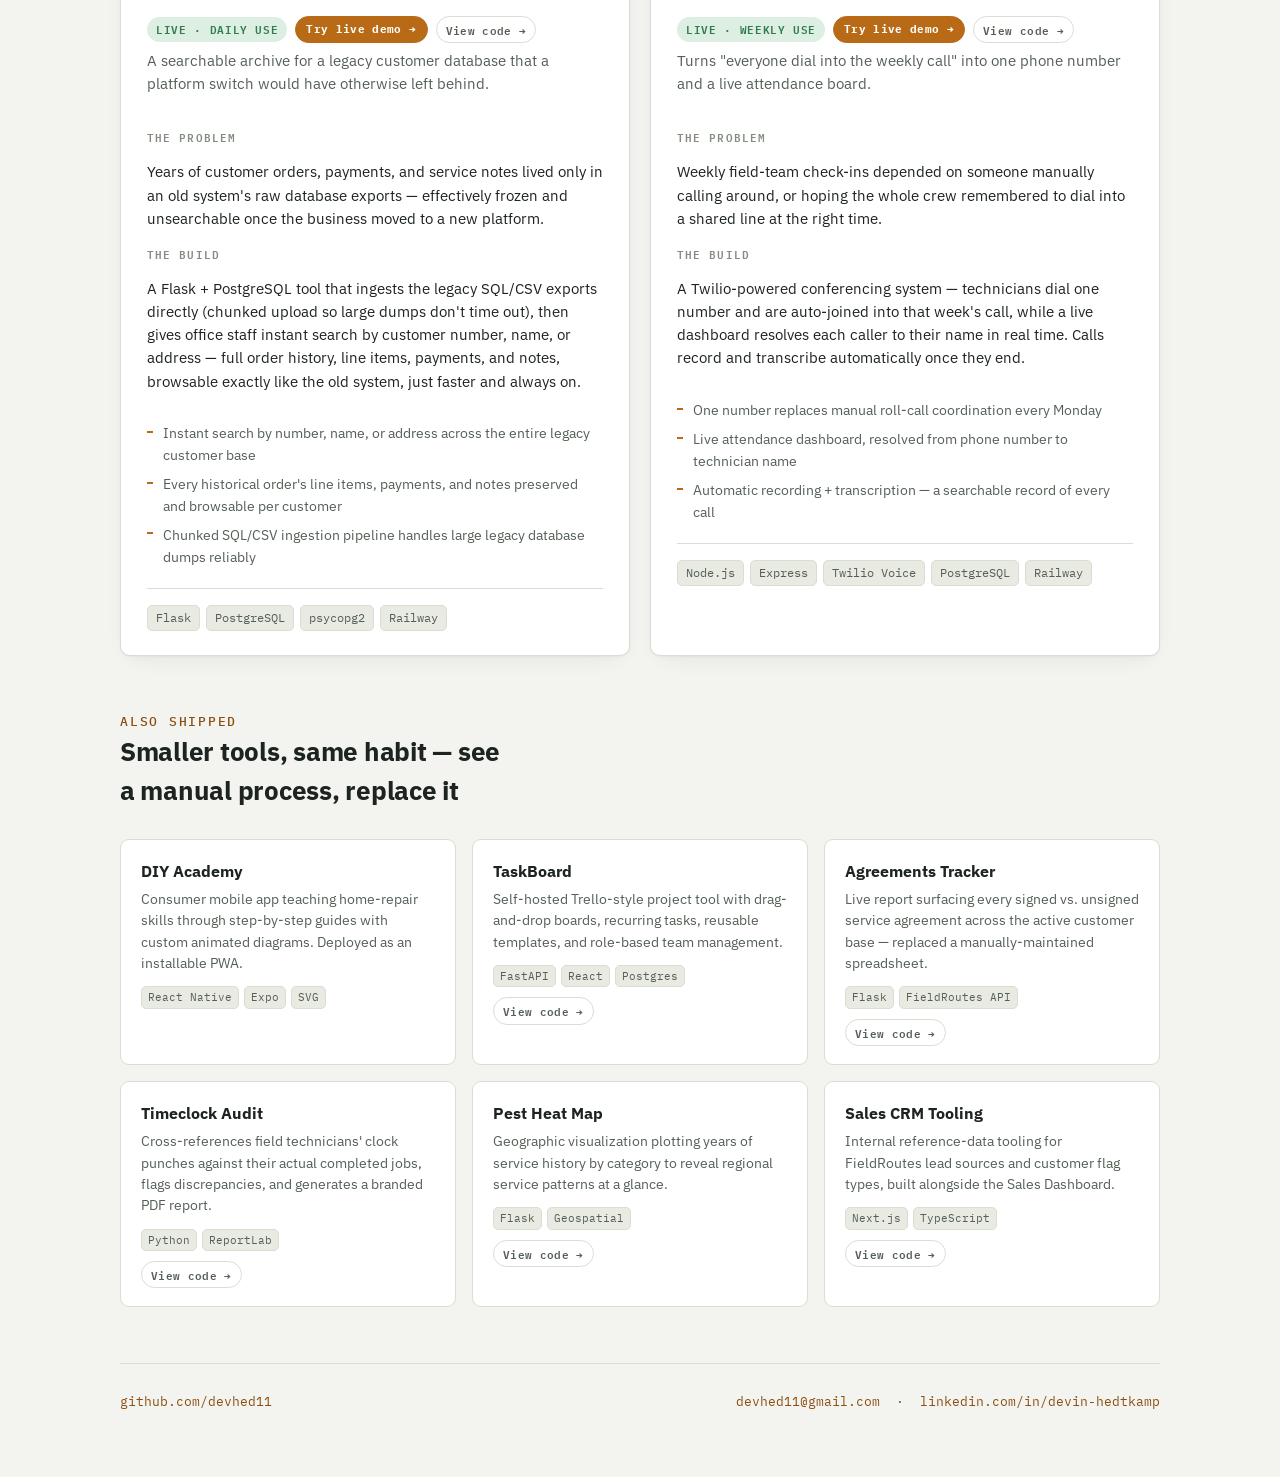
==== commit 1b117a03: "Replace MWP-CRM demo with the correct source — Midwest PC CRM legacy customer lookup tool, not the g" ====
--- a/index.html
+++ b/index.html
@@ -452,28 +452,28 @@
 
       <article class="card">
         <div class="card-top">
-          <h3>MWP-CRM</h3>
+          <h3>Midwest PC CRM</h3>
           <div class="card-badges">
-            <span class="pill build">Active build</span>
-            <a class="demo-link" href="demo/mwp-crm.html" target="_blank" rel="noopener">Try live demo →</a>
+            <span class="pill live">Live · Daily use</span>
+            <a class="demo-link" href="demo/mwp-crm-lookup.html" target="_blank" rel="noopener">Try live demo →</a>
             <a class="code-link" href="https://github.com/devhed11/MWP-CRM" target="_blank" rel="noopener">View code →</a>
           </div>
         </div>
-        <p class="pitch">A ground-up CRM built to fully replace the company's third-party field-service platform.</p>
+        <p class="pitch">A searchable archive for a legacy customer database that a platform switch would have otherwise left behind.</p>
         <div class="card-body">
           <div class="card-label">The problem</div>
-          <p class="body-text">The business ran entirely on a generic, expensive third-party CRM that wasn't built for how a pest-control operation actually schedules, routes, and documents its work.</p>
+          <p class="body-text">Years of customer orders, payments, and service notes lived only in an old system's raw database exports — effectively frozen and unsearchable once the business moved to a new platform.</p>
           <div class="card-label solve">The build</div>
-          <p class="body-text">An in-house system covering customers, scheduling, routing, documents, and e-signatures — migrated from the legacy platform with verified record-for-record parity, then extended with a capacity- and geography-aware scheduling engine built from scratch.</p>
+          <p class="body-text">A Flask + PostgreSQL tool that ingests the legacy SQL/CSV exports directly (chunked upload so large dumps don't time out), then gives office staff instant search by customer number, name, or address — full order history, line items, payments, and notes, browsable exactly like the old system, just faster and always on.</p>
         </div>
         <ul class="impact">
-          <li>Migrated ~75,000 customers, 143,000+ appointments, 434,000+ invoices with verified parity</li>
-          <li>Auto-scheduling engine balancing tech capacity, geography, and service cadence</li>
-          <li>In-app document builder with drag-and-drop templates and real e-signature capture</li>
+          <li>Instant search by number, name, or address across the entire legacy customer base</li>
+          <li>Every historical order's line items, payments, and notes preserved and browsable per customer</li>
+          <li>Chunked SQL/CSV ingestion pipeline handles large legacy database dumps reliably</li>
         </ul>
         <div class="stack">
-          <span class="tech">FastAPI</span><span class="tech">SQLAlchemy</span><span class="tech">Alembic</span>
-          <span class="tech">React · Vite</span><span class="tech">JWT auth</span><span class="tech">PostgreSQL</span>
+          <span class="tech">Flask</span><span class="tech">PostgreSQL</span><span class="tech">psycopg2</span>
+          <span class="tech">Railway</span>
         </div>
       </article>
 
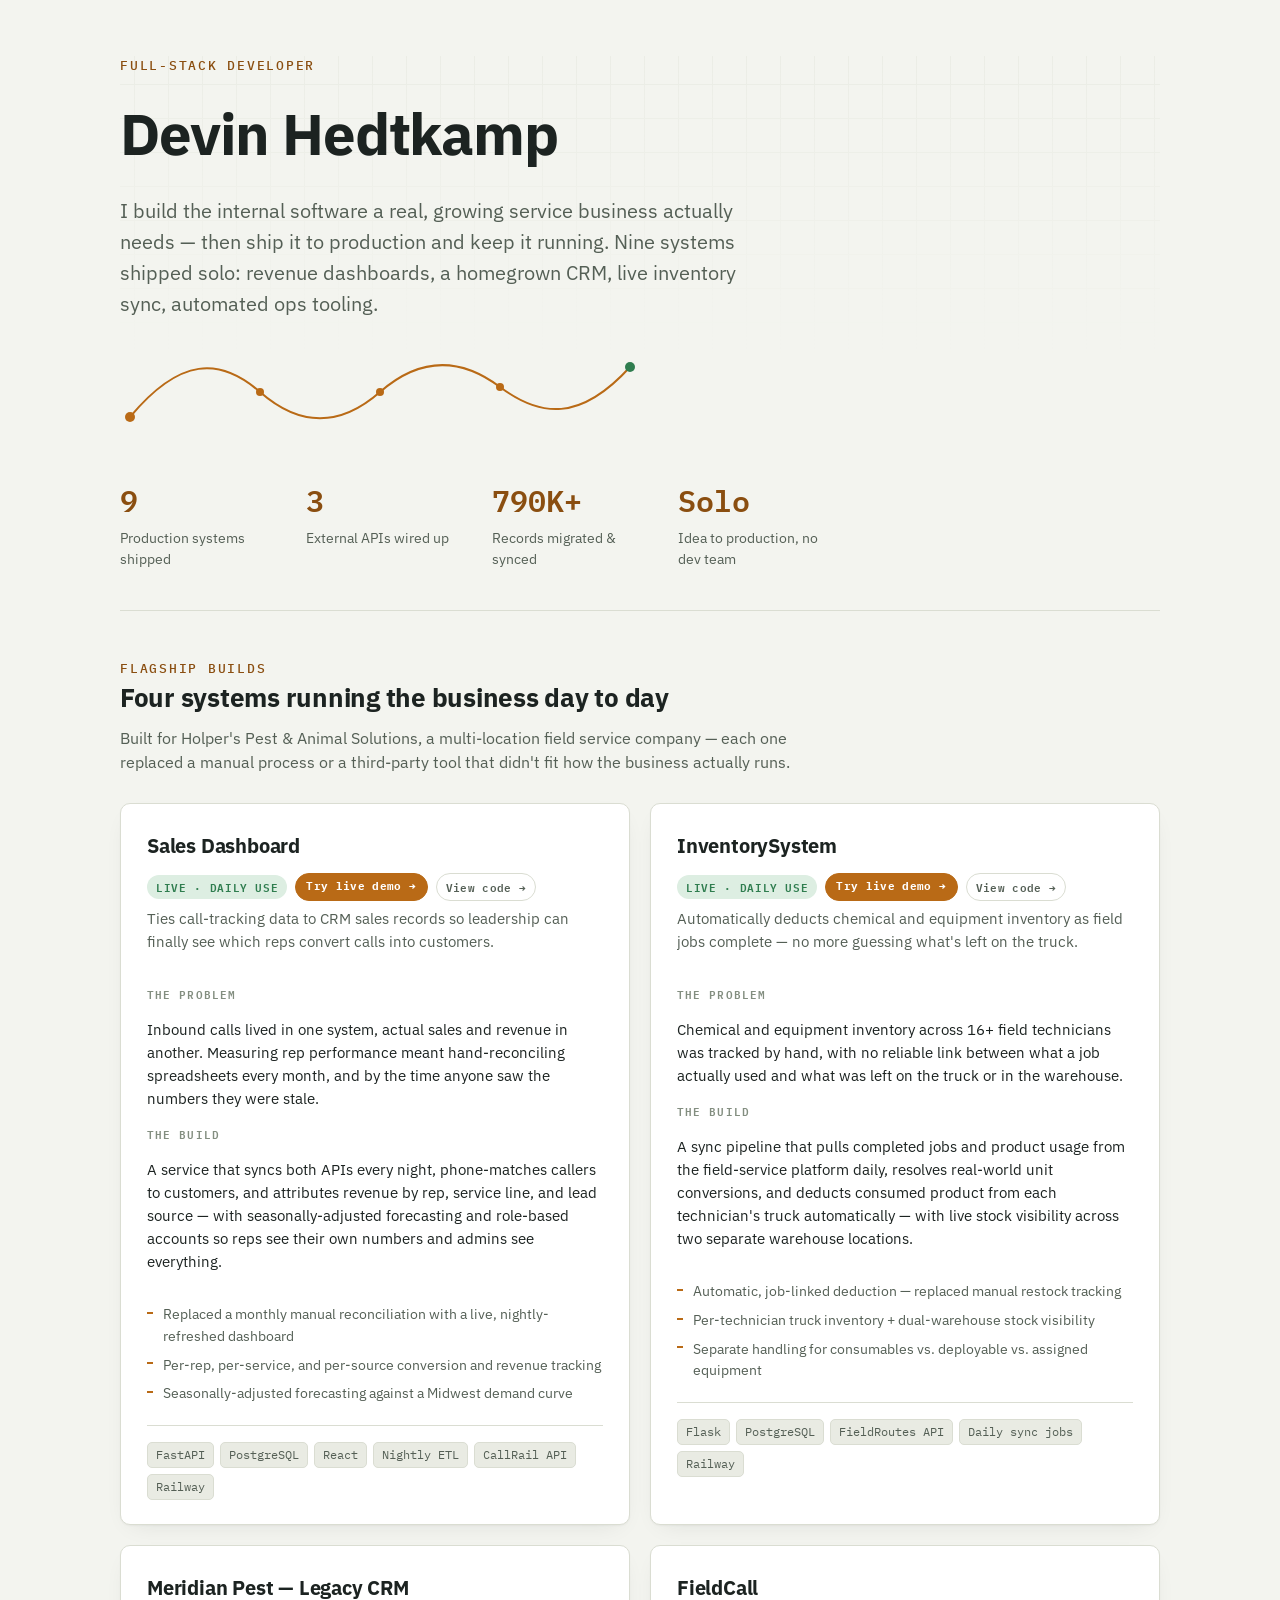
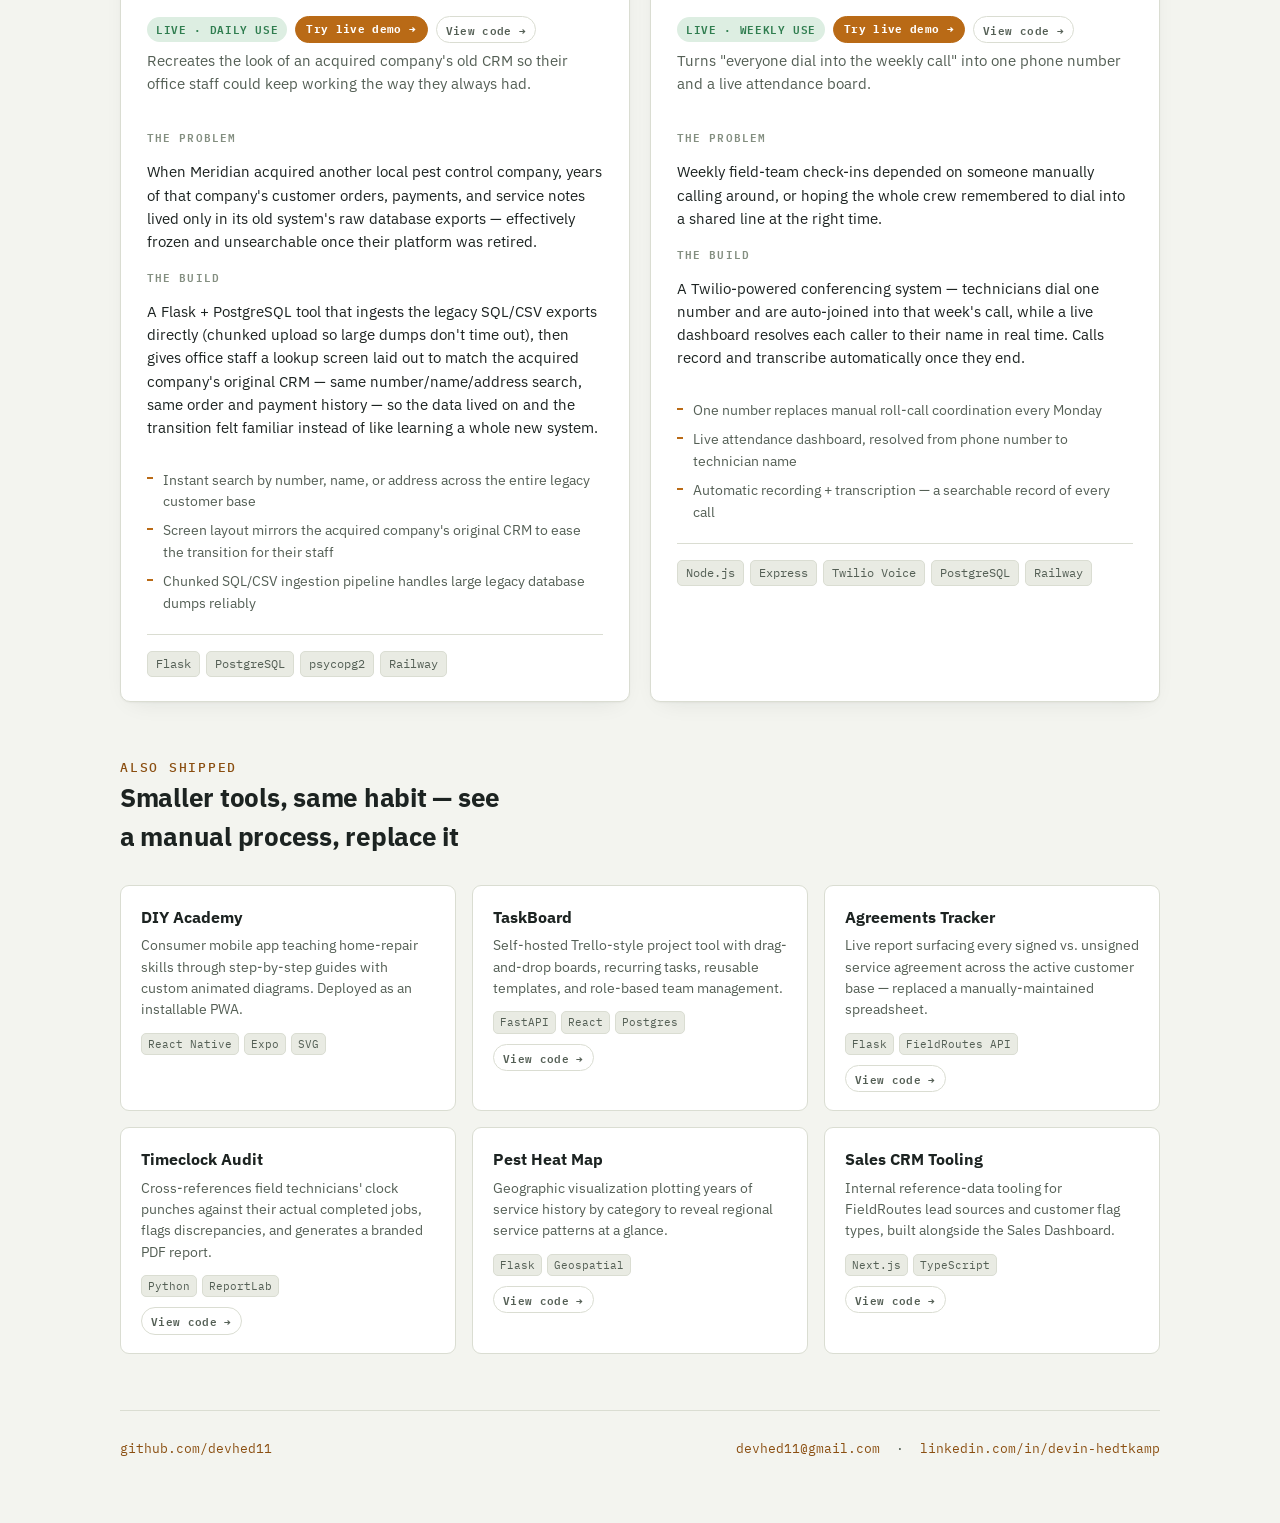
==== commit 12ea9db3: "Rebrand Midwest PC CRM demo as Meridian Pest — Legacy CRM Renamed to match the Meridian branding use" ====
--- a/index.html
+++ b/index.html
@@ -452,23 +452,23 @@
 
       <article class="card">
         <div class="card-top">
-          <h3>Midwest PC CRM</h3>
+          <h3>Meridian Pest — Legacy CRM</h3>
           <div class="card-badges">
             <span class="pill live">Live · Daily use</span>
             <a class="demo-link" href="demo/mwp-crm-lookup.html" target="_blank" rel="noopener">Try live demo →</a>
             <a class="code-link" href="https://github.com/devhed11/MWP-CRM" target="_blank" rel="noopener">View code →</a>
           </div>
         </div>
-        <p class="pitch">A searchable archive for a legacy customer database that a platform switch would have otherwise left behind.</p>
+        <p class="pitch">Recreates the look of an acquired company's old CRM so their office staff could keep working the way they always had.</p>
         <div class="card-body">
           <div class="card-label">The problem</div>
-          <p class="body-text">Years of customer orders, payments, and service notes lived only in an old system's raw database exports — effectively frozen and unsearchable once the business moved to a new platform.</p>
+          <p class="body-text">When Meridian acquired another local pest control company, years of that company's customer orders, payments, and service notes lived only in its old system's raw database exports — effectively frozen and unsearchable once their platform was retired.</p>
           <div class="card-label solve">The build</div>
-          <p class="body-text">A Flask + PostgreSQL tool that ingests the legacy SQL/CSV exports directly (chunked upload so large dumps don't time out), then gives office staff instant search by customer number, name, or address — full order history, line items, payments, and notes, browsable exactly like the old system, just faster and always on.</p>
+          <p class="body-text">A Flask + PostgreSQL tool that ingests the legacy SQL/CSV exports directly (chunked upload so large dumps don't time out), then gives office staff a lookup screen laid out to match the acquired company's original CRM — same number/name/address search, same order and payment history — so the data lived on and the transition felt familiar instead of like learning a whole new system.</p>
         </div>
         <ul class="impact">
           <li>Instant search by number, name, or address across the entire legacy customer base</li>
-          <li>Every historical order's line items, payments, and notes preserved and browsable per customer</li>
+          <li>Screen layout mirrors the acquired company's original CRM to ease the transition for their staff</li>
           <li>Chunked SQL/CSV ingestion pipeline handles large legacy database dumps reliably</li>
         </ul>
         <div class="stack">
